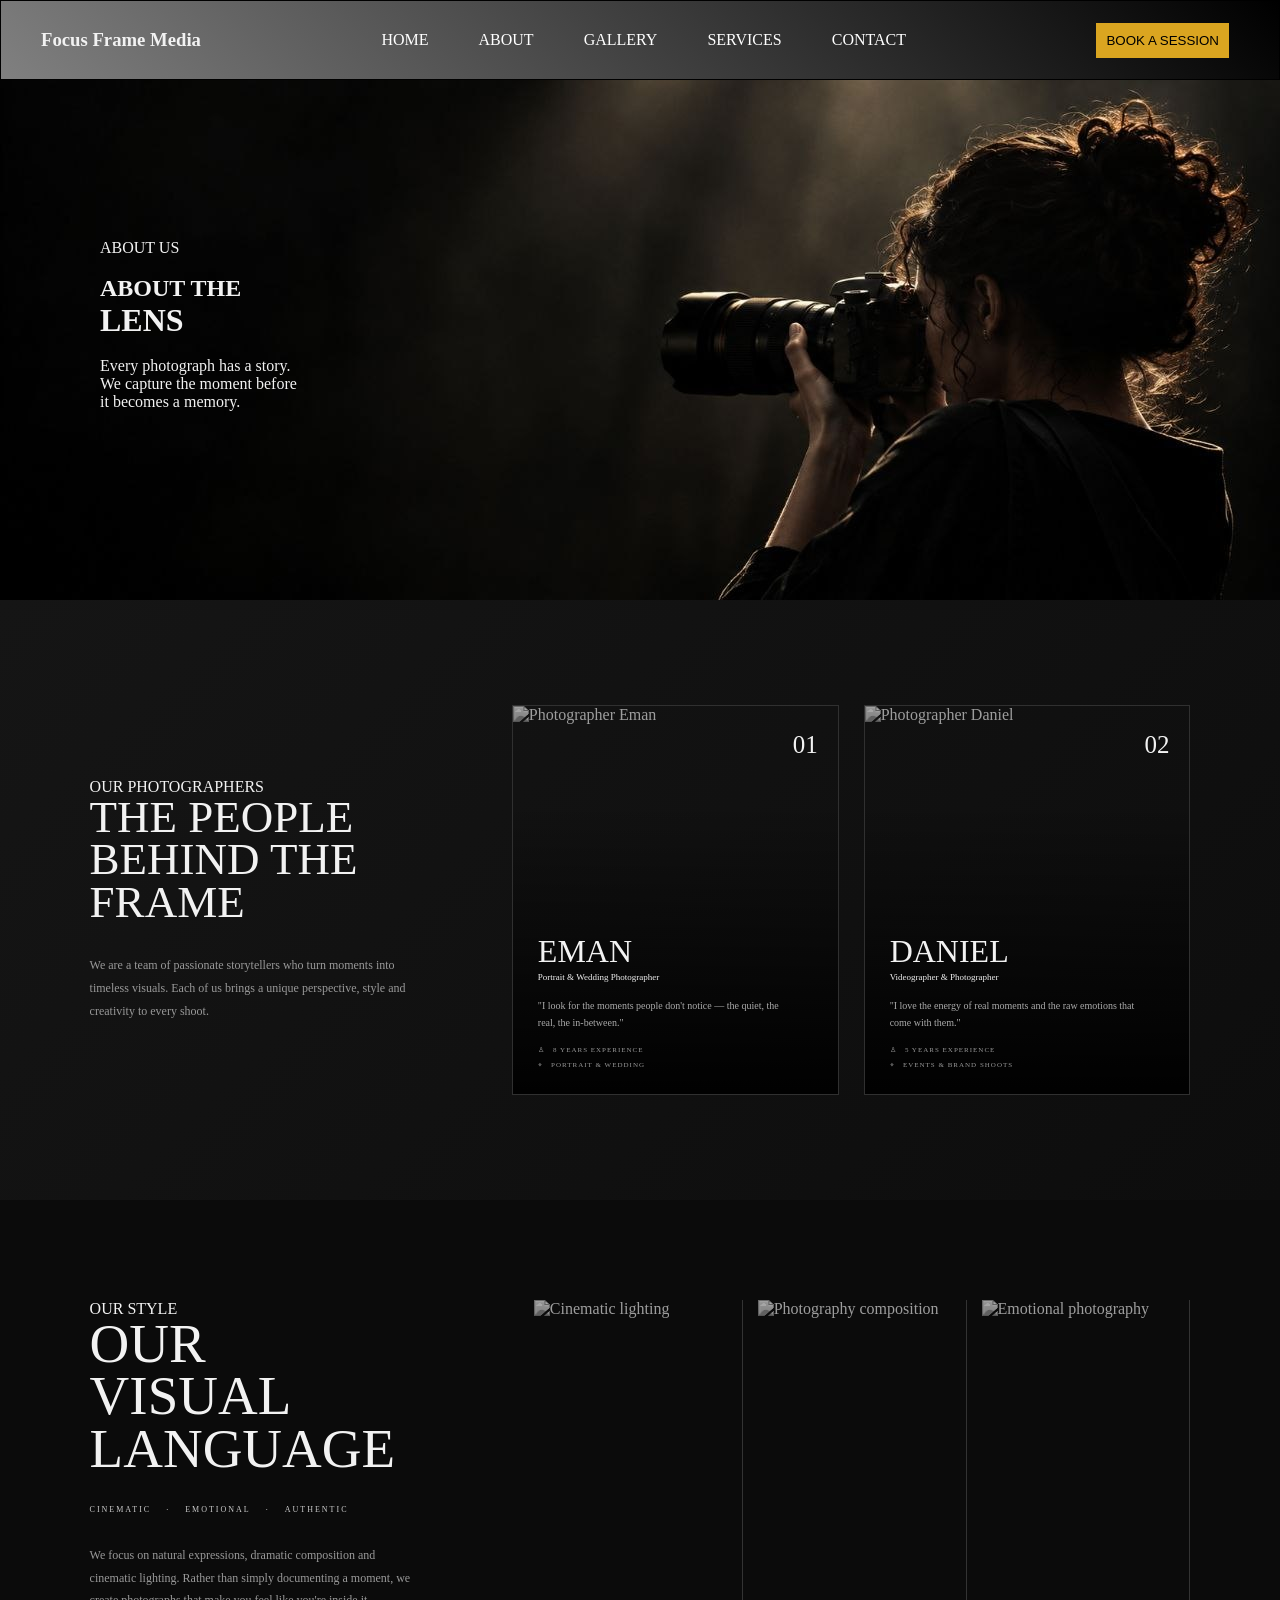
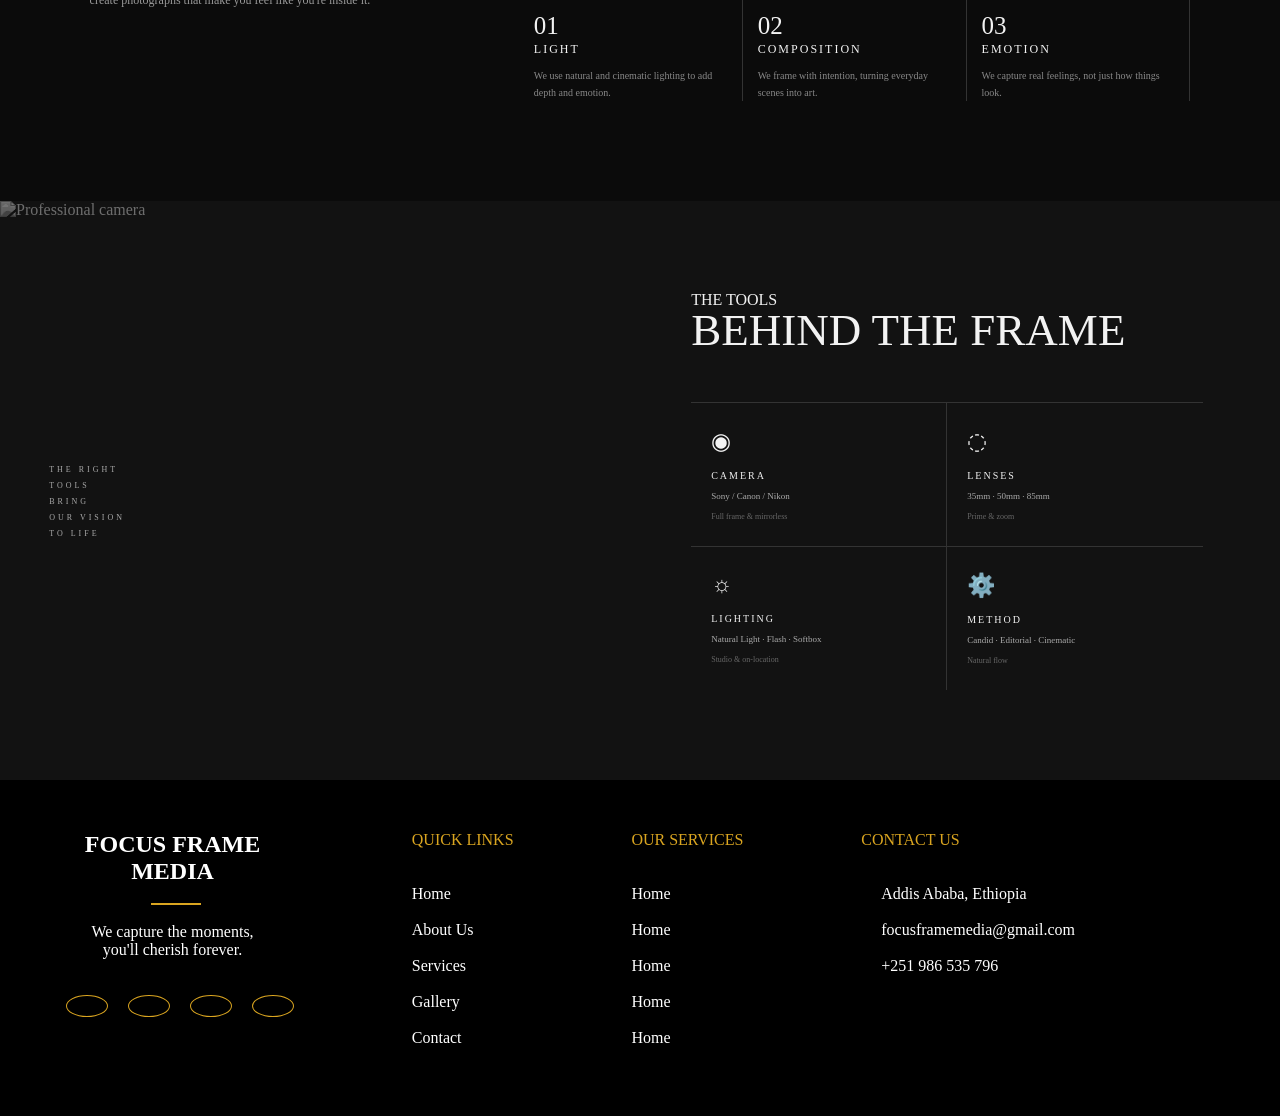
==== about.html @ 10c21680 "Adding features in the about page" ====
<!DOCTYPE html>
<html lang="en">
<head>
    <meta charset="UTF-8">
    <meta name="viewport" content="width=device-width, initial-scale=1.0">

    <title>About | Focus Frame Media</title>

    <link rel="stylesheet" href="./styles/about.css">
</head>

<body>

    <section id="container">
        <!-- This is navigation part-->
            <section id="nav">
                <div id="nav-h1">
                    <h3> Focus Frame Media </h3>
                </div>
                <div id="nav-link">
                    <nav>
                        <a href="./index.html"> HOME </a>
                        <a href="./about.html"> ABOUT </a>
                        <a href="./gallery.html"> GALLERY </a>
                        <a href="./services.html"> SERVICES </a>
                        <a href="./contact.html"> CONTACT </a>
                    </nav>
                </div>
                <div id="nav-btn">
                    <button> <a href="./contact.html"> BOOK A SESSION </a> </button>
                </div>
            </section>
            
            <!--This is the hero section-->
            <section id="hero">
                <div id="hero-text">
                    <p class="p1"> ABOUT US </p><br>
                    <h2 class="h"> ABOUT THE </h2>
                    <h1 class="hh"> LENS </h1><br>
                    <p class="p2"> Every photograph has a story.<br>
                        We capture the moment before<br>
                        it becomes a memory.
                    </p>
                </div>
            </section>


    <!-- ================= PHOTOGRAPHERS ================= -->

    <section class="photographers">

        <div class="section-intro">

            <p class="small-title">OUR PHOTOGRAPHERS</p>

            <h2>
                THE PEOPLE<br>
                BEHIND THE FRAME
            </h2>

            <p>
                We are a team of passionate storytellers
                who turn moments into timeless visuals.
                Each of us brings a unique perspective,
                style and creativity to every shoot.
            </p>

        </div>


        <div class="photographer-cards">

            <!-- PHOTOGRAPHER 1 -->

            <article class="photographer-card">

                <div class="profile-image">
                    <img src="images/photographer1.jpg"
                         alt="Photographer Eman">
                </div>

                <div class="profile-overlay">

                    <span class="number">01</span>

                    <h3>EMAN</h3>

                    <p class="role">
                        Portrait & Wedding Photographer
                    </p>

                    <p class="quote">
                        "I look for the moments people
                        don't notice — the quiet, the real,
                        the in-between."
                    </p>

                    <div class="profile-info">
                        <span>♙ &nbsp; 8 YEARS EXPERIENCE</span>
                        <span>⌖ &nbsp; PORTRAIT & WEDDING</span>
                    </div>

                </div>

            </article>


            <!-- PHOTOGRAPHER 2 -->

            <article class="photographer-card">
                <div class="profile-image">
                    <img src="images/photographer2.jpg"
                         alt="Photographer Daniel">
                </div>

                <div class="profile-overlay">

                    <span class="number">02</span>

                    <h3>DANIEL</h3>

                    <p class="role">
                        Videographer & Photographer
                    </p>

                    <p class="quote">
                        "I love the energy of real moments
                        and the raw emotions that come
                        with them."
                    </p>

                    <div class="profile-info">
                        <span>♙ &nbsp; 5 YEARS EXPERIENCE</span>
                        <span>⌖ &nbsp; EVENTS & BRAND SHOOTS</span>
                    </div>

                </div>

            </article>

        </div>

    </section>


    <!-- ================= SHOOTING STYLE ================= -->

    <section class="shooting-style">

        <div class="style-intro">

            <p class="small-title">OUR STYLE</p>

            <h2>
                OUR<br>
                VISUAL<br>
                LANGUAGE
            </h2>

            <div class="style-tags">
                <span>CINEMATIC</span>
                <span>EMOTIONAL</span>
                <span>AUTHENTIC</span>
            </div>

            <p>
                We focus on natural expressions,
                dramatic composition and cinematic
                lighting. Rather than simply documenting
                a moment, we create photographs that
                make you feel like you're inside it.
            </p>

        </div>


        <div class="style-items">

            <!-- LIGHT -->

            <div class="style-item">

                <div class="style-image">
                    <img src="images/light.jpg"
                         alt="Cinematic lighting">
                </div>

                <span class="style-number">01</span>

                <h3>LIGHT</h3>

                <p>
                    We use natural and cinematic
                    lighting to add depth and emotion.
                </p>

            </div>


            <!-- COMPOSITION -->

            <div class="style-item">

                <div class="style-image">
                    <img src="images/composition.jpg"
                         alt="Photography composition">
                </div>

                <span class="style-number">02</span>

                <h3>COMPOSITION</h3>

                <p>
                    We frame with intention,
                    turning everyday scenes
                    into art.
                </p>

            </div>


            <!-- EMOTION -->

            <div class="style-item">

                <div class="style-image">
                    <img src="images/emotion.jpg"
                         alt="Emotional photography">
                </div>

                <span class="style-number">03</span>

                <h3>EMOTION</h3>

                <p>
                    We capture real feelings,
                    not just how things look.
                </p>

            </div>

        </div>

    </section>


    <!-- ================= EQUIPMENT ================= -->

    <section class="equipment">

        <div class="equipment-image">

            <img src="images/camera.jpg"
                 alt="Professional camera">

            <div class="equipment-caption">
                <span></span>

                <p>
                    THE RIGHT<br>
                    TOOLS<br>
                    BRING<br>
                    OUR VISION<br>
                    TO LIFE
                </p>
            </div>

        </div>


        <div class="equipment-content">

            <p class="small-title">THE TOOLS</p>

            <h2>
                BEHIND THE FRAME
            </h2>

            <div class="equipment-grid">

                <!-- CAMERA -->

                <div class="equipment-item">
                    <div class="equipment-icon">◉</div>

                    <h3>CAMERA</h3>

                    <p>Sony / Canon / Nikon</p>

                    <small>
                        Full frame & mirrorless
                    </small>

                </div>


                <!-- LENSES -->

                <div class="equipment-item">

                    <div class="equipment-icon">◌</div>

                    <h3>LENSES</h3>

                    <p>35mm · 50mm · 85mm</p>

                    <small>
                        Prime & zoom
                    </small>

                </div>


                <!-- LIGHTING -->

                <div class="equipment-item">

                    <div class="equipment-icon">☼</div>

                    <h3>LIGHTING</h3>

                    <p>Natural Light · Flash · Softbox</p>

                    <small>
                        Studio & on-location
                    </small>

                </div>


                <!-- METHOD -->

                <div class="equipment-item">

                    <div class="equipment-icon">⚙️</div>

                    <h3>METHOD</h3>

                    <p>Candid · Editorial · Cinematic</p>

                    <small>
                        Natural flow
                    </small>

                </div>

            </div>

        </div>

    </section>


    <!-- This is a footer section -->
        <section id="footer">
            <div>
                <h2> FOCUS FRAME<br> MEDIA </h2><br>
                <hr><br>
                <p>We capture the moments, <br>you'll cherish forever.</p><br><br>
                <div id="links"> 
                    <i class="fa-brands fa-instagram footer-icon"></i>
                    <i class="fa-brands fa-facebook footer-icon"></i>
                    <i class="fa-brands fa-youtube footer-icon"></i>
                    <i class="fa-brands fa-tiktok footer-icon"></i>
                </div>
            </div>
            <div >
                <ul>
                    <li class="quick"> QUICK LINKS</li><br><br>
                    <li class="quick"> <a href="./index.html"> Home</a> </li><br>
                    <li class="quick"> <a href="./about.html"> About Us</a> </li><br>
                    <li class="quick"> <a href="./services.html"> Services </a> </li><br>
                    <li class="quick"> <a href="./gallery.html"> Gallery</a> </li><br>
                    <li class="quick"> <a href="./contact.html"> Contact</a> </li>
                </ul>
            </div>
            <div>
                <ul>
                    <li class="service"> OUR SERVICES </li><br><br>
                    <li class="service"> <a href="./index.html"> Home</a> </li><br>
                    <li class="service"> <a href="./index.html"> Home</a> </li><br>
                    <li class="service"> <a href="./index.html"> Home</a> </li><br>
                    <li class="service"> <a href="./index.html"> Home</a> </li><br>
                    <li class="service"> <a href="./index.html"> Home</a> </li><br>
                </ul>
            </div>
            <div id="contact">
                <ul>
                    <p> CONTACT US</p><br><br>
                    <div>
                        <i class="fa-solid fa-location-dot home-icon"></i>
                        <p> Addis Ababa, Ethiopia</p>
                    </div><br>
                    <div>
                        <i class="fa-regular fa-envelope home-icon"></i>
                        <p> focusframemedia@gmail.com </p>
                    </div><br>
                    <div>
                        <i class="fa-solid fa-phone home-icon"></i>
                        <p> +251 986 535 796</p>
                    </div>
                </ul>
            </div>
        </section>
</body>
</html>
---- styles/about.css ----
* {
    box-sizing: border-box;
    margin: 0px;
    padding: 0px;
}
#container {
    display: flex;
    flex-direction: column;
}
#nav {
    display: flex;
    align-items: center;
    height: 80px;
    width: 100%;
    border: 1px solid black;
    position: fixed;
    top: 0;
    left: 0;
    z-index: 1000;
    background-image: linear-gradient(45deg, grey, black);
}
#nav-h1 {
    margin-left: 40px;
    margin-right: auto;
}
#nav > div >nav {
    gap: 50px;
    display: flex;
    align-items: center;
    justify-content: space-between;
    text-decoration: none;
    color: white;
}
nav > a{
    text-decoration: none;
    color: white;
}
#nav-btn {
    margin-right: 40px;
    margin-left: auto;
    padding: 10px;
}
#nav-btn > button > a {
    text-decoration: none;
    color: black;
}
#nav-btn > button {
    padding: 10px;
    background-color: goldenrod;
    border: none;
}
html {
    scroll-behavior: smooth;
}

body {
    background: #0a0a0a;
    color: #f2f2f2;
}

#hero {
    height: 600px;
    width: 100%;
    display: flex;
    flex-direction: column;
    justify-content: center;
    gap: 15px;
    padding-left: 100px;
    padding-top: 50px;
    position: relative;
    background-image: url('../images/girl\ with\ camera.jpg');
    background-repeat: no-repeat;
    background-size: cover;
    background-color: brown;
}
.h {
    font-size:x-large;
}
.hh {
    font-size: xx-large;
}
/*.small-title {
    color: var(--gold);

    font-size: 9px;
    letter-spacing: 3px;

    margin-bottom: 20px;
}

.gold-line {
    width: 32px;
    height: 1px;

    background: var(--gold);

    margin: 25px 0;
}*/


/* =========================
   PHOTOGRAPHERS
========================= */

.photographers {
    min-height: 600px;

    padding: 90px 7%;

    background:
        linear-gradient(
            135deg,
            #151515,
            #0d0d0d
        );

    display: flex;

    gap: 70px;

    align-items: center;
}


.section-intro {
    width: 32%;
}

.section-intro h2,
.style-intro h2,
.equipment-content h2 {
    font-family: "Cormorant Garamond", serif;

    font-size: 45px;

    font-weight: 400;

    line-height: 0.95;
}

.section-intro > p:last-child {
    margin-top: 30px;

    color: #999;

    font-size: 12px;

    line-height: 1.9;

    max-width: 320px;
}


/* CARDS */

.photographer-cards {
    display: flex;

    gap: 25px;

    flex: 1;
}

.photographer-card {
    width: 50%;
    height: 390px;

    position: relative;

    overflow: hidden;

    border: 1px solid #303030;
}

.profile-image {
    width: 100%;
    height: 100%;
}

.profile-image img {
    height: 100%;

    object-fit: cover;

    filter: grayscale(100%) brightness(65%);

    transition: 0.6s;
}

.photographer-card:hover img {
    transform: scale(1.05);

    filter: grayscale(70%) brightness(70%);
}


/* CARD OVERLAY */

.profile-overlay {
    position: absolute;

    inset: 0;

    padding: 25px;

    display: flex;
    flex-direction: column;
    justify-content: flex-end;

    background:
        linear-gradient(
            transparent 25%,
            rgba(0,0,0,0.95) 100%
        );
}

.number {
    position: absolute;

    top: 25px;
    right: 20px;

    color: var(--gold);

    font-family: "Cormorant Garamond", serif;

    font-size: 25px;
}

.profile-overlay h3 {
    font-family: "Cormorant Garamond", serif;

    font-size: 32px;

    font-weight: 400;
}

.role {
    color: var(--gold);

    font-size: 9px;

    margin-top: 2px;
}

.quote {
    color: #aaa;

    font-size: 10px;

    line-height: 1.7;

    margin: 15px 0;

    max-width: 260px;
}

.profile-info {
    display: flex;
    flex-direction: column;

    gap: 7px;

    font-size: 7px;

    letter-spacing: 1px;

    color: #999;
}


/* =========================
   SHOOTING STYLE
========================= */

.shooting-style {
    padding: 100px 7%;

    display: flex;

    gap: 70px;

    background: #0b0b0b;
}

.style-intro {
    width: 34%;
}

.style-intro h2 {
    font-size: 55px;
}

.style-tags {
    display: flex;

    gap: 15px;

    margin: 30px 0;

    flex-wrap: wrap;
}

.style-tags span {
    font-size: 8px;

    letter-spacing: 2px;

    color: #ccc;
}

.style-tags span:not(:last-child)::after {
    content: "·";

    color: var(--gold);

    margin-left: 15px;
}

.style-intro > p:last-child {
    color: #999;

    font-size: 12px;

    line-height: 1.9;

    max-width: 330px;
}


/* STYLE ITEMS */

.style-items {
    flex: 1;

    display: flex;

    gap: 15px;
}

.style-item {
    flex: 1;

    border-right: 1px solid #333;

    padding-right: 15px;
}

.style-image {
    height: 300px;

    overflow: hidden;
}

.style-image img {
    height: 100%;

    object-fit: cover;

    filter: grayscale(100%) brightness(65%);

    transition: 0.5s;
}

.style-item:hover img {
    transform: scale(1.05);

    filter: grayscale(40%) brightness(70%);
}

.style-number {
    display: block;

    color: var(--gold);

    font-family: "Cormorant Garamond", serif;

    font-size: 25px;

    margin-top: 12px;
}

.style-item h3 {
    font-size: 12px;

    letter-spacing: 2px;

    font-weight: 400;

    margin-top: 2px;
}

.style-item p {
    color: #888;

    font-size: 10px;

    line-height: 1.7;

    margin-top: 10px;

    padding-right: 10px;
}


/* =========================
   EQUIPMENT
========================= */

.equipment {
    min-height: 500px;

    display: flex;

    background: #121212;
}


/* CAMERA IMAGE */

.equipment-image {
    width: 48%;

    position: relative;
    overflow: hidden;
}

.equipment-image img {
    width: 100%;
    height: 100%;

    object-fit: cover;

    filter: grayscale(100%) brightness(45%);
}


/* CAPTION */

.equipment-caption {
    position: absolute;

    left: 8%;
    top: 50%;

    transform: translateY(-50%);
}

.equipment-caption span {
    display: block;

    width: 35px;
    height: 1px;

    background: var(--gold);

    margin-bottom: 20px;
}

.equipment-caption p {
    font-size: 8px;

    letter-spacing: 3px;

    line-height: 2;

    color: #aaa;
}


/* EQUIPMENT CONTENT */

.equipment-content {
    width: 52%;

    padding: 90px 6%;
}

.equipment-content h2 {
    margin-bottom: 50px;
}


/* EQUIPMENT GRID */

.equipment-grid {
    display: grid;

    grid-template-columns: 1fr 1fr;
}

.equipment-item {
    padding: 25px 20px;

    border-top: 1px solid #333;
}

.equipment-item:nth-child(odd) {
    border-right: 1px solid #333;
}

.equipment-icon {
    color: var(--gold);

    font-size: 23px;

    margin-bottom: 15px;
}

.equipment-item h3 {
    font-size: 10px;

    letter-spacing: 2px;

    font-weight: 500;

    margin-bottom: 8px;
}

.equipment-item p {
    font-size: 9px;

    color: #aaa;

    line-height: 1.7;
}

.equipment-item small {
    display: block;

    margin-top: 8px;

    color: #666;

    font-size: 8px;
}


/* =========================
   CTA
========================= */

.about-cta {
    min-height: 480px;

    position: relative;

    display: flex;

    align-items: center;

    overflow: hidden;

    background:
        linear-gradient(
            rgba(0,0,0,0.55),
            rgba(0,0,0,0.8)
        ),
        url("images/cta-photo.jpg");

    background-size: cover;

    background-position: center;
}

.cta-overlay {
    padding-left: 7%;
}

.cta-overlay p {
    font-family: "Cormorant Garamond", serif;

    font-size: 35px;

    line-height: 0.9;
}

.cta-overlay h2 {
    font-family: "Cormorant Garamond", serif;

    font-size: 50px;

    font-style: italic;

    color: var(--gold);

    line-height: 0.9;

    margin-top: 5px;
}

.cta-overlay a {
    font-size: 9px;

    letter-spacing: 2px;

    color: #ccc;

    transition: 0.3s;
}

.cta-overlay a:hover {
    color: var(--gold);
}

.cta-credit {
    position: absolute;

    right: 6%;
    bottom: 35px;

    color: #999;

    font-size: 7px;

    letter-spacing: 2px;

    line-height: 2;
}
#footer {
    display: flex;
    gap: 10%;
    border: 1px solid black;
    padding: 50px;
    background-color: black;
}
#footer > div > h2 {
    text-align: center;
    color: white;
}
hr {
    width: 50px;
    height: 2px;
    background-color: goldenrod;
    border: none;
    margin-left: 100px;
}
#footer >div >p {
    text-align: center;
    color: white;
}
#links {
    display: flex;
    padding-left: 15px;
    gap: 20px;
}
.footer-icon {
    font-size: 20px;
    color: goldenrod;
    border: 1px solid goldenrod;
    padding: 10px 30px 10px 10px;
    border-radius: 50%;
}
.quick {
    color: goldenrod;
}
.quick > a {
    text-decoration: none;
    color: white;
}
.service {
    color:goldenrod;
}    
.service > a {
    color: white;
    text-decoration: none;
}
#contact > ul > div >img {
    width: 20px;
    height: 20px;
}
#contact > ul > div {
    display: flex;
    gap: 20px;
}
#contact > ul > div > p {
    color: white;
}
#contact > ul >p {
    color: goldenrod;
}
.home-icon {
    font-size: 20px;
    color: goldenrod;
}
ul {
    list-style-type: none;
}

/* =========================
   TABLET
========================= */

@media (max-width: 900px) {

    .navbar {
        padding: 0 25px;
    }

    .navbar nav {
        gap: 15px;
    }

    .nav-slogan {
        display: none;
    }

    .about-hero {
        min-height: 600px;
    }

    .hero-content {
        width: 50%;

        padding-left: 6%;
    }

    .hero-image {
        width: 65%;

        right: 0;
    }

    .hero-side-text {
        display: none;
    }

    .photographers {
        flex-direction: column;

        align-items: flex-start;
    }

    .section-intro {
        width: 100%;
    }

    .photographer-cards {
        width: 100%;
    }

    .shooting-style {
        flex-direction: column;
    }

    .style-intro {
        width: 100%;
    }

    .style-items {
        width: 100%;
    }

    .equipment {
        flex-direction: column;
    }
    .equipment-image,
    .equipment-content {
        width: 100%;
    }

    .equipment-image {
        height: 450px;
    }
}


/* =========================
   MOBILE
========================= */

@media (max-width: 600px) {

    .navbar {
        height: 70px;

        padding: 0 18px;
    }

    .navbar nav {
        display: none;
    }

    .logo-text span {
        font-size: 14px;
    }


    /* HERO */

    .about-hero {
        min-height: 700px;

        display: block;
    }

    .hero-content {
        width: 100%;

        padding: 80px 25px 30px;
    }

    .hero-content h1 {
        font-size: 65px;
    }

    .hero-image {
        width: 100%;

        height: 420px;

        right: 0;
        top: 280px;
    }


    /* PHOTOGRAPHERS */

    .photographers {
        padding: 70px 25px;

        gap: 40px;
    }

    .section-intro h2 {
        font-size: 42px;
    }

    .photographer-cards {
        flex-direction: column;
    }

    .photographer-card {
        width: 100%;

        height: 430px;
    }


    /* STYLE */

    .shooting-style {
        padding: 70px 25px;
    }

    .style-intro h2 {
        font-size: 50px;
    }

    .style-items {
        flex-direction: column;
    }

    .style-item {
        border-right: none;

        border-bottom: 1px solid #333;

        padding-bottom: 25px;
    }

    .style-image {
        height: 300px;
    }


    /* EQUIPMENT */

    .equipment-content {
        padding: 70px 25px;
    }

    .equipment-content h2 {
        font-size: 40px;
    }

    .equipment-grid {
        grid-template-columns: 1fr;
    }

    .equipment-item:nth-child(odd) {
        border-right: none;
    }


    /* CTA */

    .about-cta {
        min-height: 430px;
    }

    .cta-overlay {
        padding-left: 25px;
    }

    .cta-overlay p {
        font-size: 28px;
    }

    .cta-overlay h2 {
        font-size: 43px;
    }


    /* FOOTER */

    footer {
        flex-direction: column;

        gap: 20px;

        text-align: center;
    }

    .footer-links {
        gap: 15px;
    }
}
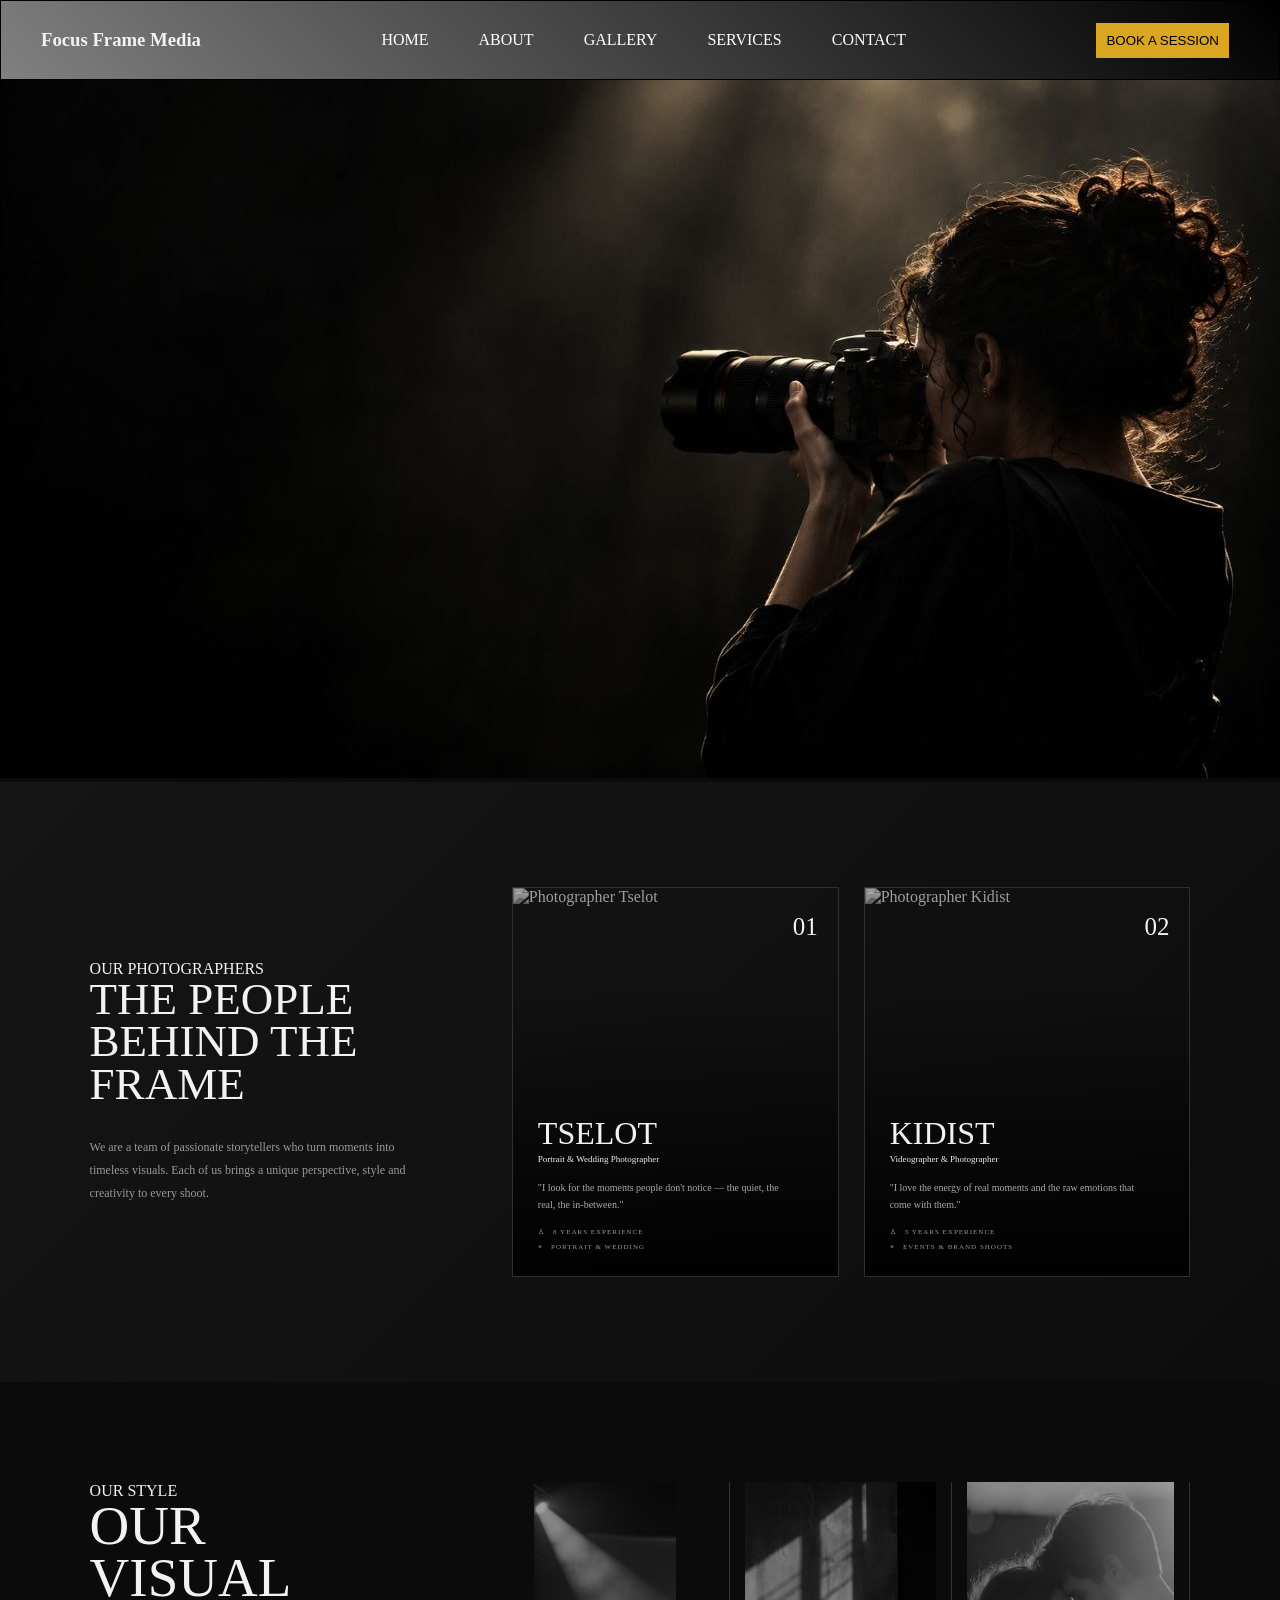
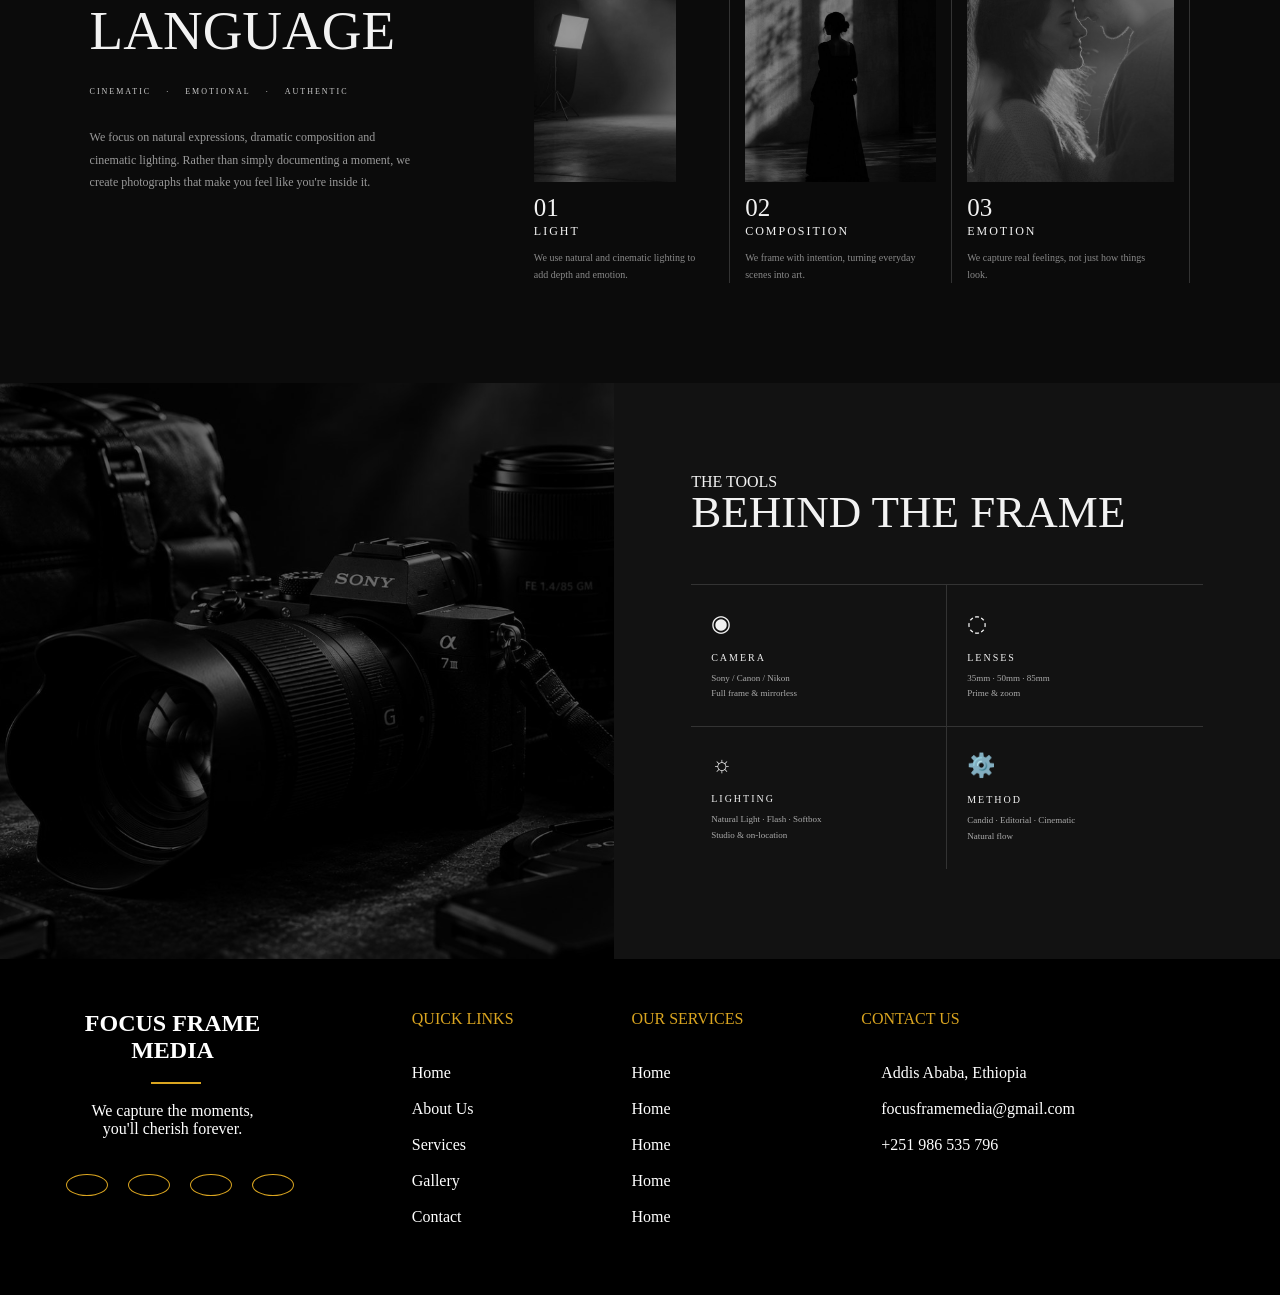
==== commit 7c16d3f4: "Editing the about page" ====
--- a/about.html
+++ b/about.html
@@ -1,17 +1,15 @@
 <!DOCTYPE html>
 <html lang="en">
-<head>
-    <meta charset="UTF-8">
-    <meta name="viewport" content="width=device-width, initial-scale=1.0">
-
-    <title>About | Focus Frame Media</title>
-
-    <link rel="stylesheet" href="./styles/about.css">
-</head>
-
-<body>
-
-    <section id="container">
+    <head>
+        <meta charset="UTF-8"/>
+        <meta name="viewport" content="width=device-width, initial-scale=1.0"/>
+        <title> Focus Frame Media</title>
+        <link href="./styles/about.css" rel="stylesheet"/>
+        <link rel="stylesheet" href="https://cdnjs.cloudflare.com/ajax/libs/font-awesome/7.3.0/css/all.min.css"/>
+
+    </head>
+    <body>
+        <section id="container">
         <!-- This is navigation part-->
             <section id="nav">
                 <div id="nav-h1">
@@ -30,19 +28,38 @@
                     <button> <a href="./contact.html"> BOOK A SESSION </a> </button>
                 </div>
             </section>
-            
-            <!--This is the hero section-->
-            <section id="hero">
-                <div id="hero-text">
-                    <p class="p1"> ABOUT US </p><br>
-                    <h2 class="h"> ABOUT THE </h2>
-                    <h1 class="hh"> LENS </h1><br>
-                    <p class="p2"> Every photograph has a story.<br>
-                        We capture the moment before<br>
-                        it becomes a memory.
-                    </p>
-                </div>
-            </section>
+
+
+    <!-- ================= HERO ================= -->
+
+    <section class="about-hero">
+
+        <div class="hero-content">
+
+            <p class="small-title">ABOUT US</p>
+
+            <h1>
+                ABOUT THE
+                <span>LENS</span>
+            </h1>
+
+            <p class="hero-description">
+                Every photograph has a story.
+                We capture the moment before
+                it becomes a memory.
+            </p>
+
+            <div class="gold-line"></div>
+        </div>
+
+
+        <div class="hero-image">
+
+            <img src="./images/girl with camera.jpg"
+                 alt="Photographer holding a camera">
+
+        </div>
+    </section>
 
 
     <!-- ================= PHOTOGRAPHERS ================= -->
@@ -50,58 +67,41 @@
     <section class="photographers">
 
         <div class="section-intro">
-
             <p class="small-title">OUR PHOTOGRAPHERS</p>
-
             <h2>
                 THE PEOPLE<br>
                 BEHIND THE FRAME
             </h2>
-
             <p>
                 We are a team of passionate storytellers
                 who turn moments into timeless visuals.
                 Each of us brings a unique perspective,
                 style and creativity to every shoot.
             </p>
-
-        </div>
-
-
+        </div>
         <div class="photographer-cards">
-
             <!-- PHOTOGRAPHER 1 -->
-
             <article class="photographer-card">
-
                 <div class="profile-image">
-                    <img src="images/photographer1.jpg"
-                         alt="Photographer Eman">
-                </div>
-
+                    <img src=""
+                         alt="Photographer Tselot">
+                </div>
                 <div class="profile-overlay">
-
                     <span class="number">01</span>
-
-                    <h3>EMAN</h3>
-
+                    <h3>TSELOT</h3>
                     <p class="role">
                         Portrait & Wedding Photographer
                     </p>
-
                     <p class="quote">
                         "I look for the moments people
                         don't notice — the quiet, the real,
                         the in-between."
                     </p>
-
                     <div class="profile-info">
                         <span>♙ &nbsp; 8 YEARS EXPERIENCE</span>
                         <span>⌖ &nbsp; PORTRAIT & WEDDING</span>
                     </div>
-
-                </div>
-
+                </div>
             </article>
 
 
@@ -109,60 +109,42 @@
 
             <article class="photographer-card">
                 <div class="profile-image">
-                    <img src="images/photographer2.jpg"
-                         alt="Photographer Daniel">
-                </div>
-
+                    <img src=""
+                         alt="Photographer Kidist">
+                </div>
                 <div class="profile-overlay">
-
                     <span class="number">02</span>
-
-                    <h3>DANIEL</h3>
-
+                    <h3>KIDIST</h3>
                     <p class="role">
                         Videographer & Photographer
                     </p>
-
                     <p class="quote">
                         "I love the energy of real moments
                         and the raw emotions that come
                         with them."
                     </p>
-
                     <div class="profile-info">
                         <span>♙ &nbsp; 5 YEARS EXPERIENCE</span>
                         <span>⌖ &nbsp; EVENTS & BRAND SHOOTS</span>
                     </div>
-
-                </div>
-
+                </div>
             </article>
-
-        </div>
-
+        </div>
     </section>
-
-
     <!-- ================= SHOOTING STYLE ================= -->
-
     <section class="shooting-style">
-
         <div class="style-intro">
-
             <p class="small-title">OUR STYLE</p>
-
             <h2>
                 OUR<br>
                 VISUAL<br>
                 LANGUAGE
             </h2>
-
             <div class="style-tags">
                 <span>CINEMATIC</span>
                 <span>EMOTIONAL</span>
                 <span>AUTHENTIC</span>
             </div>
-
             <p>
                 We focus on natural expressions,
                 dramatic composition and cinematic
@@ -170,187 +152,101 @@
                 a moment, we create photographs that
                 make you feel like you're inside it.
             </p>
-
-        </div>
-
-
+        </div>
         <div class="style-items">
-
             <!-- LIGHT -->
-
             <div class="style-item">
-
                 <div class="style-image">
-                    <img src="images/light.jpg"
+                    <img src="/images/light.jpg"
                          alt="Cinematic lighting">
                 </div>
-
                 <span class="style-number">01</span>
-
                 <h3>LIGHT</h3>
-
                 <p>
                     We use natural and cinematic
                     lighting to add depth and emotion.
                 </p>
-
-            </div>
-
-
+            </div>
             <!-- COMPOSITION -->
-
             <div class="style-item">
-
                 <div class="style-image">
-                    <img src="images/composition.jpg"
+                    <img src="./images/composition.jpg"
                          alt="Photography composition">
                 </div>
-
                 <span class="style-number">02</span>
-
                 <h3>COMPOSITION</h3>
-
                 <p>
                     We frame with intention,
                     turning everyday scenes
                     into art.
                 </p>
-
-            </div>
-
-
+            </div>
             <!-- EMOTION -->
-
             <div class="style-item">
-
                 <div class="style-image">
-                    <img src="images/emotion.jpg"
+                    <img src="./images/emotion.jpg"
                          alt="Emotional photography">
                 </div>
-
                 <span class="style-number">03</span>
-
                 <h3>EMOTION</h3>
-
                 <p>
                     We capture real feelings,
                     not just how things look.
                 </p>
-
-            </div>
-
-        </div>
-
+            </div>
+        </div>
     </section>
-
-
     <!-- ================= EQUIPMENT ================= -->
-
     <section class="equipment">
-
         <div class="equipment-image">
-
-            <img src="images/camera.jpg"
+            <img src="./images/equipment.jpg"
                  alt="Professional camera">
-
-            <div class="equipment-caption">
-                <span></span>
-
-                <p>
-                    THE RIGHT<br>
-                    TOOLS<br>
-                    BRING<br>
-                    OUR VISION<br>
-                    TO LIFE
-                </p>
-            </div>
-
-        </div>
-
-
+        </div>
         <div class="equipment-content">
-
             <p class="small-title">THE TOOLS</p>
-
             <h2>
                 BEHIND THE FRAME
             </h2>
-
             <div class="equipment-grid">
-
                 <!-- CAMERA -->
-
                 <div class="equipment-item">
                     <div class="equipment-icon">◉</div>
-
                     <h3>CAMERA</h3>
-
                     <p>Sony / Canon / Nikon</p>
-
-                    <small>
+                    <p>
                         Full frame & mirrorless
-                    </small>
-
-                </div>
-
-
+                    </p>
+                </div>
                 <!-- LENSES -->
-
                 <div class="equipment-item">
-
                     <div class="equipment-icon">◌</div>
-
                     <h3>LENSES</h3>
-
                     <p>35mm · 50mm · 85mm</p>
-
-                    <small>
+                    <p>
                         Prime & zoom
-                    </small>
-
-                </div>
-
-
+                    </p>
+                </div>
                 <!-- LIGHTING -->
-
                 <div class="equipment-item">
-
                     <div class="equipment-icon">☼</div>
-
                     <h3>LIGHTING</h3>
-
                     <p>Natural Light · Flash · Softbox</p>
-
-                    <small>
+                    <p>
                         Studio & on-location
-                    </small>
-
-                </div>
-
-
+                    </p>
+                </div>
                 <!-- METHOD -->
-
                 <div class="equipment-item">
-
                     <div class="equipment-icon">⚙️</div>
-
                     <h3>METHOD</h3>
-
                     <p>Candid · Editorial · Cinematic</p>
-
-                    <small>
+                    <p>
                         Natural flow
-                    </small>
-
-                </div>
-
-            </div>
-
-        </div>
-
+                    </p>
+                </div>
+            </div>
+        </div>
     </section>
-
-
     <!-- This is a footer section -->
         <section id="footer">
             <div>
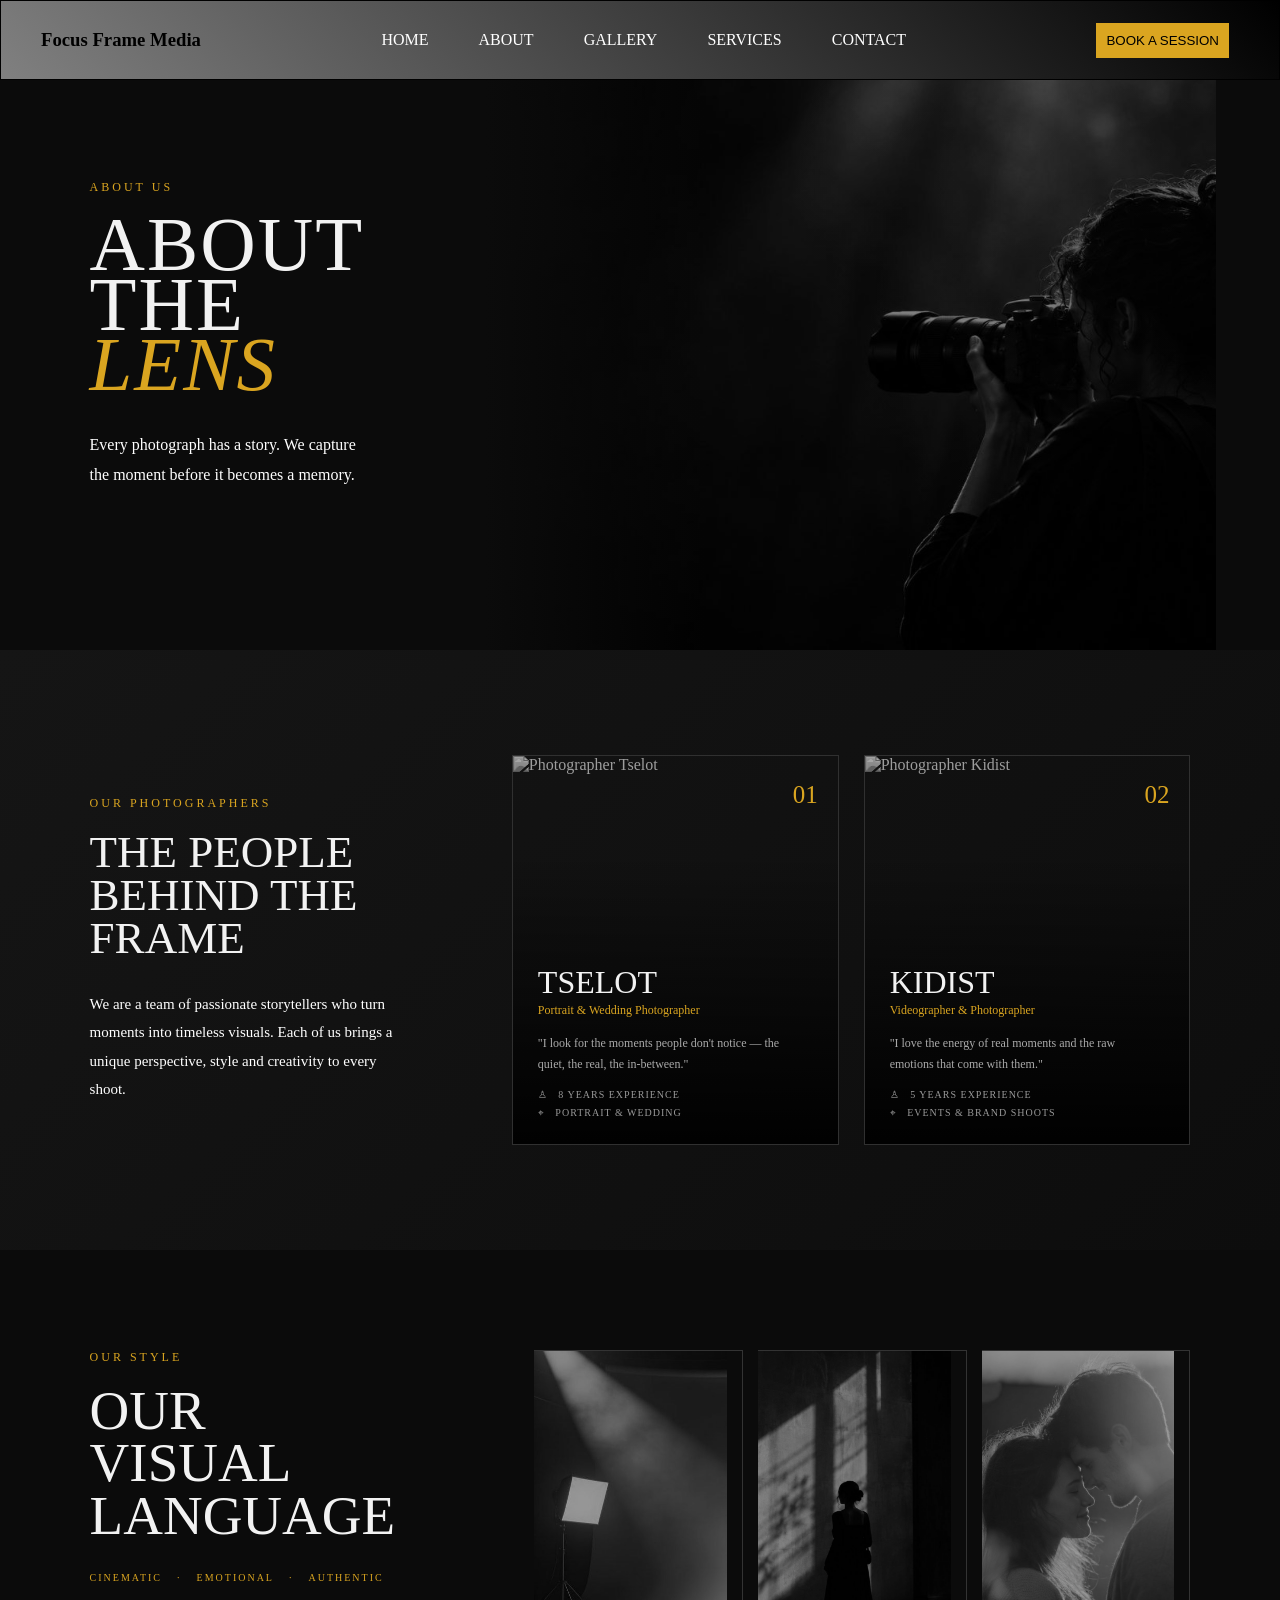
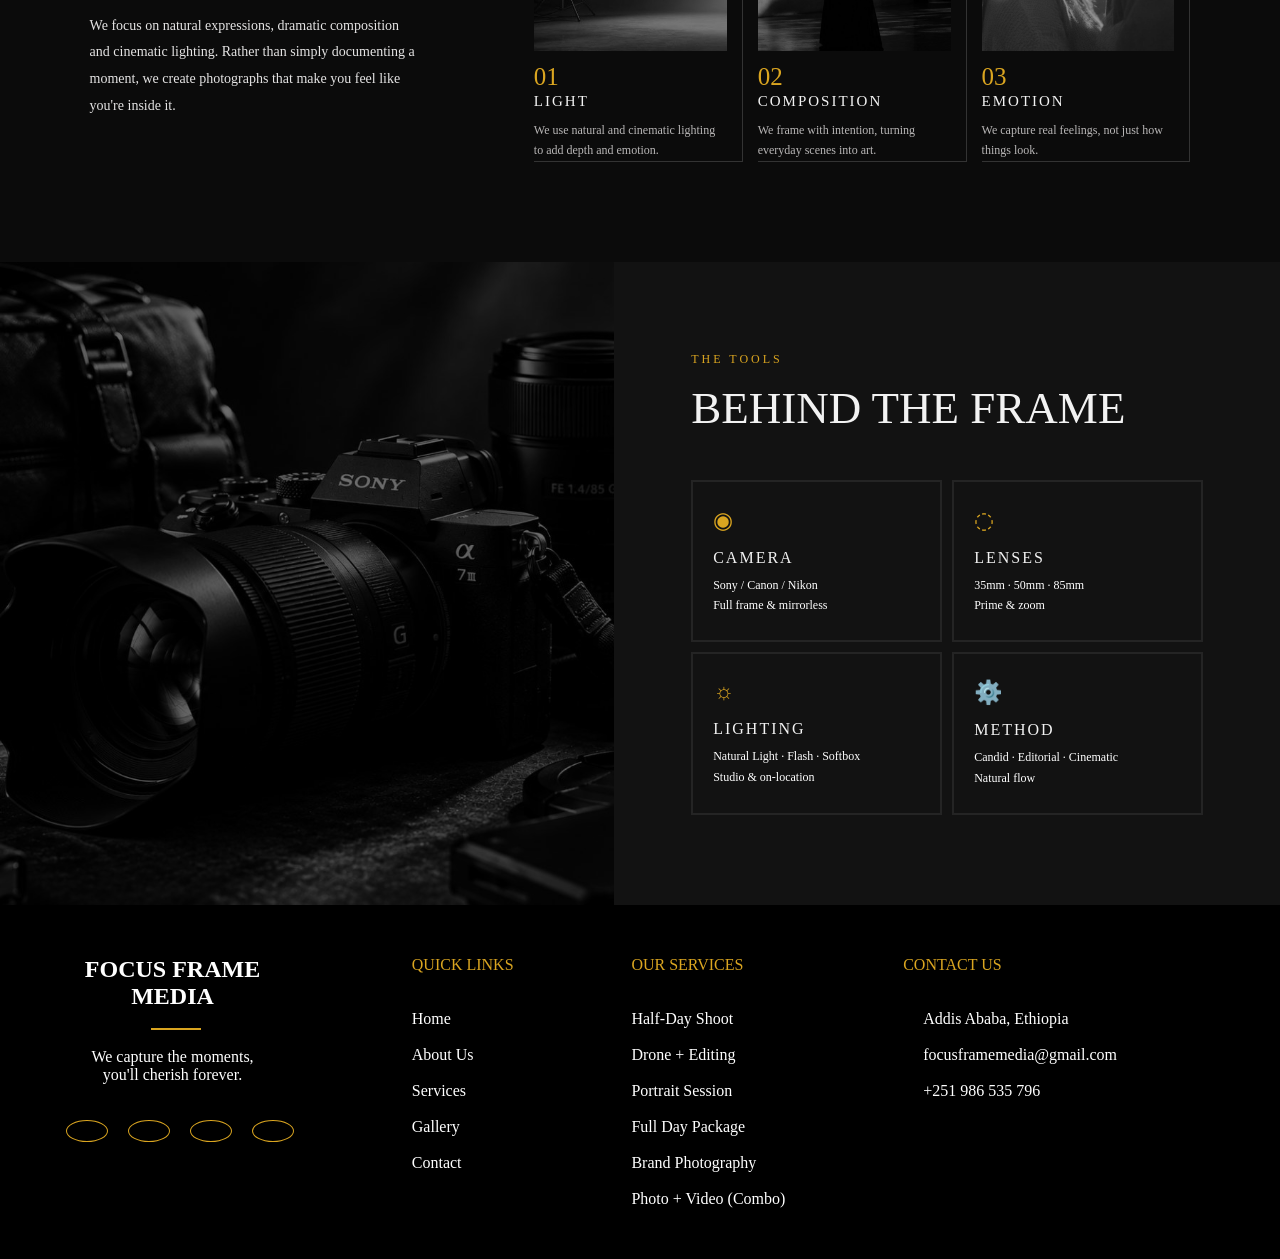
==== commit 3c59e7c3: "Finalizing the website" ====
--- a/about.html
+++ b/about.html
@@ -273,11 +273,12 @@
             <div>
                 <ul>
                     <li class="service"> OUR SERVICES </li><br><br>
-                    <li class="service"> <a href="./index.html"> Home</a> </li><br>
-                    <li class="service"> <a href="./index.html"> Home</a> </li><br>
-                    <li class="service"> <a href="./index.html"> Home</a> </li><br>
-                    <li class="service"> <a href="./index.html"> Home</a> </li><br>
-                    <li class="service"> <a href="./index.html"> Home</a> </li><br>
+                    <li class="service"> <a href="services.html#half"> Half-Day Shoot</a> </li><br>
+                    <li class="service"> <a href="services.html#drone"> Drone + Editing</a> </li><br>
+                    <li class="service"> <a href="services.html#portrait"> Portrait Session</a> </li><br>
+                    <li class="service"> <a href="services.html#full"> Full Day Package</a> </li><br>
+                    <li class="service"> <a href="services.html#brand"> Brand Photography</a> </li><br>
+                    <li class="service"> <a href="services.html#photo-and-video"> Photo + Video (Combo)</a> </li>
                 </ul>
             </div>
             <div id="contact">
--- a/styles/about.css
+++ b/styles/about.css
@@ -22,6 +22,7 @@
 #nav-h1 {
     margin-left: 40px;
     margin-right: auto;
+    color: black;
 }
 #nav > div >nav {
     gap: 50px;
@@ -49,6 +50,8 @@
     background-color: goldenrod;
     border: none;
 }
+
+
 html {
     scroll-behavior: smooth;
 }
@@ -56,72 +59,111 @@
 body {
     background: #0a0a0a;
     color: #f2f2f2;
-}
-
-#hero {
-    height: 600px;
+    font-family: 'Times New Roman', Times, serif;
+}
+
+img {
     width: 100%;
-    display: flex;
-    flex-direction: column;
-    justify-content: center;
-    gap: 15px;
-    padding-left: 100px;
-    padding-top: 50px;
-    position: relative;
-    background-image: url('../images/girl\ with\ camera.jpg');
-    background-repeat: no-repeat;
-    background-size: cover;
-    background-color: brown;
-}
-.h {
-    font-size:x-large;
-}
-.hh {
-    font-size: xx-large;
-}
-/*.small-title {
-    color: var(--gold);
-
-    font-size: 9px;
+    display: block;
+}
+
+a {
+    text-decoration: none;
+    color: inherit;
+}
+
+.small-title {
+    color: goldenrod;
+    font-size: 12px;
     letter-spacing: 3px;
-
     margin-bottom: 20px;
+    font-family: 'Times New Roman', Times, serif;
 }
 
 .gold-line {
     width: 32px;
     height: 1px;
-
     background: var(--gold);
-
     margin: 25px 0;
-}*/
-
-
-/* =========================
-   PHOTOGRAPHERS
-========================= */
+}
+
+.about-hero {
+    min-height: 650px;
+    padding-top: 80px;
+    display: flex;
+    position: relative;
+    overflow: hidden;
+    background: #0b0b0b;
+}
+.hero-content {
+    width: 38%;
+    padding: 100px 0 70px 7%;
+    position: relative;
+    z-index: 3;
+}
+
+.hero-content h1 {
+    font-family: "Cormorant Garamond", serif;
+    font-size: clamp(55px, 6vw, 95px);
+    font-weight: 400;
+    line-height: 0.78;
+    letter-spacing: 2px;
+}
+
+.hero-content h1 span {
+    display: block;
+    color: goldenrod;
+    font-style: italic;
+}
+
+.hero-description {
+    width: 280px;
+    margin-top: 35px;
+    color: white;
+    line-height: 1.9;
+}
+
+.hero-image {
+    width: 57%;
+    height: 570px;
+    position: absolute;
+    right: 5%;
+    top: 80px;
+    overflow: hidden;
+}
+.hero-image::after {
+    content: "";
+    position: absolute;
+    inset: 0;
+    background:
+        linear-gradient(
+            90deg,
+            #0b0b0b 0%,
+            transparent 30%,
+            rgba(0,0,0,0.15) 100%
+        );
+}
+.hero-image img {
+    height: 100%;
+    object-fit: cover;
+    filter: grayscale(100%) brightness(55%);
+    transition: 0.7s;
+}
+
+.hero-image:hover img {
+    transform: scale(1.03);
+    filter: grayscale(70%) brightness(65%);
+}
 
 .photographers {
     min-height: 600px;
-
     padding: 90px 7%;
-
     background:
-        linear-gradient(
-            135deg,
-            #151515,
-            #0d0d0d
-        );
-
-    display: flex;
-
+        linear-gradient(135deg, #151515, #0d0d0d);
+    display: flex;
     gap: 70px;
-
     align-items: center;
 }
-
-
 .section-intro {
     width: 32%;
 }
@@ -129,160 +171,100 @@
 .section-intro h2,
 .style-intro h2,
 .equipment-content h2 {
-    font-family: "Cormorant Garamond", serif;
-
     font-size: 45px;
-
     font-weight: 400;
-
     line-height: 0.95;
+    font-family: 'Times New Roman', Times, serif;
 }
 
 .section-intro > p:last-child {
     margin-top: 30px;
-
-    color: #999;
-
-    font-size: 12px;
-
+    color: white;
+    font-size: 15px;
     line-height: 1.9;
-
     max-width: 320px;
-}
-
-
-/* CARDS */
-
+    font-family: serif;
+}
 .photographer-cards {
     display: flex;
-
     gap: 25px;
-
     flex: 1;
 }
-
 .photographer-card {
     width: 50%;
     height: 390px;
-
     position: relative;
-
     overflow: hidden;
-
     border: 1px solid #303030;
 }
-
 .profile-image {
     width: 100%;
     height: 100%;
 }
-
 .profile-image img {
     height: 100%;
-
     object-fit: cover;
-
     filter: grayscale(100%) brightness(65%);
-
     transition: 0.6s;
 }
-
 .photographer-card:hover img {
     transform: scale(1.05);
-
     filter: grayscale(70%) brightness(70%);
 }
-
-
-/* CARD OVERLAY */
-
 .profile-overlay {
     position: absolute;
-
     inset: 0;
-
     padding: 25px;
-
     display: flex;
     flex-direction: column;
     justify-content: flex-end;
-
     background:
         linear-gradient(
             transparent 25%,
             rgba(0,0,0,0.95) 100%
         );
 }
-
 .number {
     position: absolute;
-
     top: 25px;
     right: 20px;
-
-    color: var(--gold);
-
+    color: goldenrod;
     font-family: "Cormorant Garamond", serif;
-
     font-size: 25px;
 }
 
 .profile-overlay h3 {
-    font-family: "Cormorant Garamond", serif;
-
+    font-family:'Times New Roman', Times, serif;
     font-size: 32px;
-
     font-weight: 400;
 }
-
 .role {
-    color: var(--gold);
-
-    font-size: 9px;
-
+    color: goldenrod;
+    font-size: 12px;
     margin-top: 2px;
 }
-
 .quote {
     color: #aaa;
-
+    font-size: 12px;
+    line-height: 1.7;
+    margin: 15px 0;
+    max-width: 260px;
+}
+.profile-info {
+    display: flex;
+    flex-direction: column;
+    gap: 7px;
     font-size: 10px;
-
-    line-height: 1.7;
-
-    margin: 15px 0;
-
-    max-width: 260px;
-}
-
-.profile-info {
-    display: flex;
-    flex-direction: column;
-
-    gap: 7px;
-
-    font-size: 7px;
-
     letter-spacing: 1px;
-
     color: #999;
 }
-
-
-/* =========================
-   SHOOTING STYLE
-========================= */
 
 .shooting-style {
     padding: 100px 7%;
-
-    display: flex;
-
+    display: flex;
     gap: 70px;
-
     background: #0b0b0b;
 }
-
 .style-intro {
     width: 34%;
 }
@@ -290,332 +272,129 @@
 .style-intro h2 {
     font-size: 55px;
 }
-
 .style-tags {
     display: flex;
-
     gap: 15px;
-
     margin: 30px 0;
-
     flex-wrap: wrap;
 }
-
 .style-tags span {
-    font-size: 8px;
-
+    font-size: 10px;
     letter-spacing: 2px;
-
-    color: #ccc;
-}
-
+    color: goldenrod;
+}
 .style-tags span:not(:last-child)::after {
     content: "·";
-
-    color: var(--gold);
-
+    color: goldenrod;
     margin-left: 15px;
 }
-
 .style-intro > p:last-child {
-    color: #999;
-
-    font-size: 12px;
-
+    color: rgb(229, 228, 228);
+    font-size: 14px;
     line-height: 1.9;
-
     max-width: 330px;
 }
-
-
-/* STYLE ITEMS */
-
 .style-items {
     flex: 1;
-
-    display: flex;
-
+    display: flex;
     gap: 15px;
 }
-
 .style-item {
     flex: 1;
-
     border-right: 1px solid #333;
-
     padding-right: 15px;
-}
-
+    border-bottom: 1px solid #333;
+    border-top: 1px solid #333;
+}
 .style-image {
     height: 300px;
-
     overflow: hidden;
 }
-
 .style-image img {
     height: 100%;
-
     object-fit: cover;
-
     filter: grayscale(100%) brightness(65%);
-
     transition: 0.5s;
 }
-
 .style-item:hover img {
     transform: scale(1.05);
-
     filter: grayscale(40%) brightness(70%);
 }
-
 .style-number {
     display: block;
-
-    color: var(--gold);
-
+    color: goldenrod;
     font-family: "Cormorant Garamond", serif;
-
     font-size: 25px;
-
     margin-top: 12px;
 }
-
 .style-item h3 {
+    font-size: 15px;
+    font-family: 'Times New Roman', Times, serif;
+    letter-spacing: 2px;
+    font-weight: 400;
+    margin-top: 2px;
+}
+.style-item p {
+    color: rgb(185, 183, 183);
     font-size: 12px;
-
-    letter-spacing: 2px;
-
-    font-weight: 400;
-
-    margin-top: 2px;
-}
-
-.style-item p {
-    color: #888;
-
-    font-size: 10px;
-
     line-height: 1.7;
-
     margin-top: 10px;
-
     padding-right: 10px;
 }
-
-
-/* =========================
-   EQUIPMENT
-========================= */
-
 .equipment {
     min-height: 500px;
-
-    display: flex;
-
+    display: flex;
     background: #121212;
 }
-
-
-/* CAMERA IMAGE */
-
 .equipment-image {
     width: 48%;
-
     position: relative;
     overflow: hidden;
 }
-
 .equipment-image img {
     width: 100%;
     height: 100%;
-
     object-fit: cover;
-
     filter: grayscale(100%) brightness(45%);
 }
-
-
-/* CAPTION */
-
-.equipment-caption {
-    position: absolute;
-
-    left: 8%;
-    top: 50%;
-
-    transform: translateY(-50%);
-}
-
-.equipment-caption span {
-    display: block;
-
-    width: 35px;
-    height: 1px;
-
-    background: var(--gold);
-
-    margin-bottom: 20px;
-}
-
-.equipment-caption p {
-    font-size: 8px;
-
-    letter-spacing: 3px;
-
-    line-height: 2;
-
-    color: #aaa;
-}
-
-
-/* EQUIPMENT CONTENT */
-
 .equipment-content {
     width: 52%;
-
     padding: 90px 6%;
 }
-
 .equipment-content h2 {
     margin-bottom: 50px;
 }
-
-
-/* EQUIPMENT GRID */
-
 .equipment-grid {
     display: grid;
-
     grid-template-columns: 1fr 1fr;
-}
-
+    gap: 10px;
+}
 .equipment-item {
     padding: 25px 20px;
-
-    border-top: 1px solid #333;
-}
-
-.equipment-item:nth-child(odd) {
-    border-right: 1px solid #333;
+    border: 2px solid #242424;
 }
 
 .equipment-icon {
-    color: var(--gold);
-
+    color: goldenrod;
     font-size: 23px;
-
     margin-bottom: 15px;
 }
-
 .equipment-item h3 {
-    font-size: 10px;
-
+    font-size: 16px;
     letter-spacing: 2px;
-
     font-weight: 500;
-
     margin-bottom: 8px;
 }
-
 .equipment-item p {
-    font-size: 9px;
-
+    font-size: 12px;
+    color: white;
+    line-height: 1.7;
+}
+.equipment-item:p(:last-child) {
+    display: block;
+    margin-top: 8px;
     color: #aaa;
-
-    line-height: 1.7;
-}
-
-.equipment-item small {
-    display: block;
-
-    margin-top: 8px;
-
-    color: #666;
-
-    font-size: 8px;
-}
-
-
-/* =========================
-   CTA
-========================= */
-
-.about-cta {
-    min-height: 480px;
-
-    position: relative;
-
-    display: flex;
-
-    align-items: center;
-
-    overflow: hidden;
-
-    background:
-        linear-gradient(
-            rgba(0,0,0,0.55),
-            rgba(0,0,0,0.8)
-        ),
-        url("images/cta-photo.jpg");
-
-    background-size: cover;
-
-    background-position: center;
-}
-
-.cta-overlay {
-    padding-left: 7%;
-}
-
-.cta-overlay p {
-    font-family: "Cormorant Garamond", serif;
-
-    font-size: 35px;
-
-    line-height: 0.9;
-}
-
-.cta-overlay h2 {
-    font-family: "Cormorant Garamond", serif;
-
-    font-size: 50px;
-
-    font-style: italic;
-
-    color: var(--gold);
-
-    line-height: 0.9;
-
-    margin-top: 5px;
-}
-
-.cta-overlay a {
-    font-size: 9px;
-
-    letter-spacing: 2px;
-
-    color: #ccc;
-
-    transition: 0.3s;
-}
-
-.cta-overlay a:hover {
-    color: var(--gold);
-}
-
-.cta-credit {
-    position: absolute;
-
-    right: 6%;
-    bottom: 35px;
-
-    color: #999;
-
-    font-size: 7px;
-
-    letter-spacing: 2px;
-
-    line-height: 2;
+    font-size: 4px;
 }
 #footer {
     display: flex;
@@ -685,234 +464,4 @@
 }
 ul {
     list-style-type: none;
-}
-
-/* =========================
-   TABLET
-========================= */
-
-@media (max-width: 900px) {
-
-    .navbar {
-        padding: 0 25px;
-    }
-
-    .navbar nav {
-        gap: 15px;
-    }
-
-    .nav-slogan {
-        display: none;
-    }
-
-    .about-hero {
-        min-height: 600px;
-    }
-
-    .hero-content {
-        width: 50%;
-
-        padding-left: 6%;
-    }
-
-    .hero-image {
-        width: 65%;
-
-        right: 0;
-    }
-
-    .hero-side-text {
-        display: none;
-    }
-
-    .photographers {
-        flex-direction: column;
-
-        align-items: flex-start;
-    }
-
-    .section-intro {
-        width: 100%;
-    }
-
-    .photographer-cards {
-        width: 100%;
-    }
-
-    .shooting-style {
-        flex-direction: column;
-    }
-
-    .style-intro {
-        width: 100%;
-    }
-
-    .style-items {
-        width: 100%;
-    }
-
-    .equipment {
-        flex-direction: column;
-    }
-    .equipment-image,
-    .equipment-content {
-        width: 100%;
-    }
-
-    .equipment-image {
-        height: 450px;
-    }
-}
-
-
-/* =========================
-   MOBILE
-========================= */
-
-@media (max-width: 600px) {
-
-    .navbar {
-        height: 70px;
-
-        padding: 0 18px;
-    }
-
-    .navbar nav {
-        display: none;
-    }
-
-    .logo-text span {
-        font-size: 14px;
-    }
-
-
-    /* HERO */
-
-    .about-hero {
-        min-height: 700px;
-
-        display: block;
-    }
-
-    .hero-content {
-        width: 100%;
-
-        padding: 80px 25px 30px;
-    }
-
-    .hero-content h1 {
-        font-size: 65px;
-    }
-
-    .hero-image {
-        width: 100%;
-
-        height: 420px;
-
-        right: 0;
-        top: 280px;
-    }
-
-
-    /* PHOTOGRAPHERS */
-
-    .photographers {
-        padding: 70px 25px;
-
-        gap: 40px;
-    }
-
-    .section-intro h2 {
-        font-size: 42px;
-    }
-
-    .photographer-cards {
-        flex-direction: column;
-    }
-
-    .photographer-card {
-        width: 100%;
-
-        height: 430px;
-    }
-
-
-    /* STYLE */
-
-    .shooting-style {
-        padding: 70px 25px;
-    }
-
-    .style-intro h2 {
-        font-size: 50px;
-    }
-
-    .style-items {
-        flex-direction: column;
-    }
-
-    .style-item {
-        border-right: none;
-
-        border-bottom: 1px solid #333;
-
-        padding-bottom: 25px;
-    }
-
-    .style-image {
-        height: 300px;
-    }
-
-
-    /* EQUIPMENT */
-
-    .equipment-content {
-        padding: 70px 25px;
-    }
-
-    .equipment-content h2 {
-        font-size: 40px;
-    }
-
-    .equipment-grid {
-        grid-template-columns: 1fr;
-    }
-
-    .equipment-item:nth-child(odd) {
-        border-right: none;
-    }
-
-
-    /* CTA */
-
-    .about-cta {
-        min-height: 430px;
-    }
-
-    .cta-overlay {
-        padding-left: 25px;
-    }
-
-    .cta-overlay p {
-        font-size: 28px;
-    }
-
-    .cta-overlay h2 {
-        font-size: 43px;
-    }
-
-
-    /* FOOTER */
-
-    footer {
-        flex-direction: column;
-
-        gap: 20px;
-
-        text-align: center;
-    }
-
-    .footer-links {
-        gap: 15px;
-    }
 }
